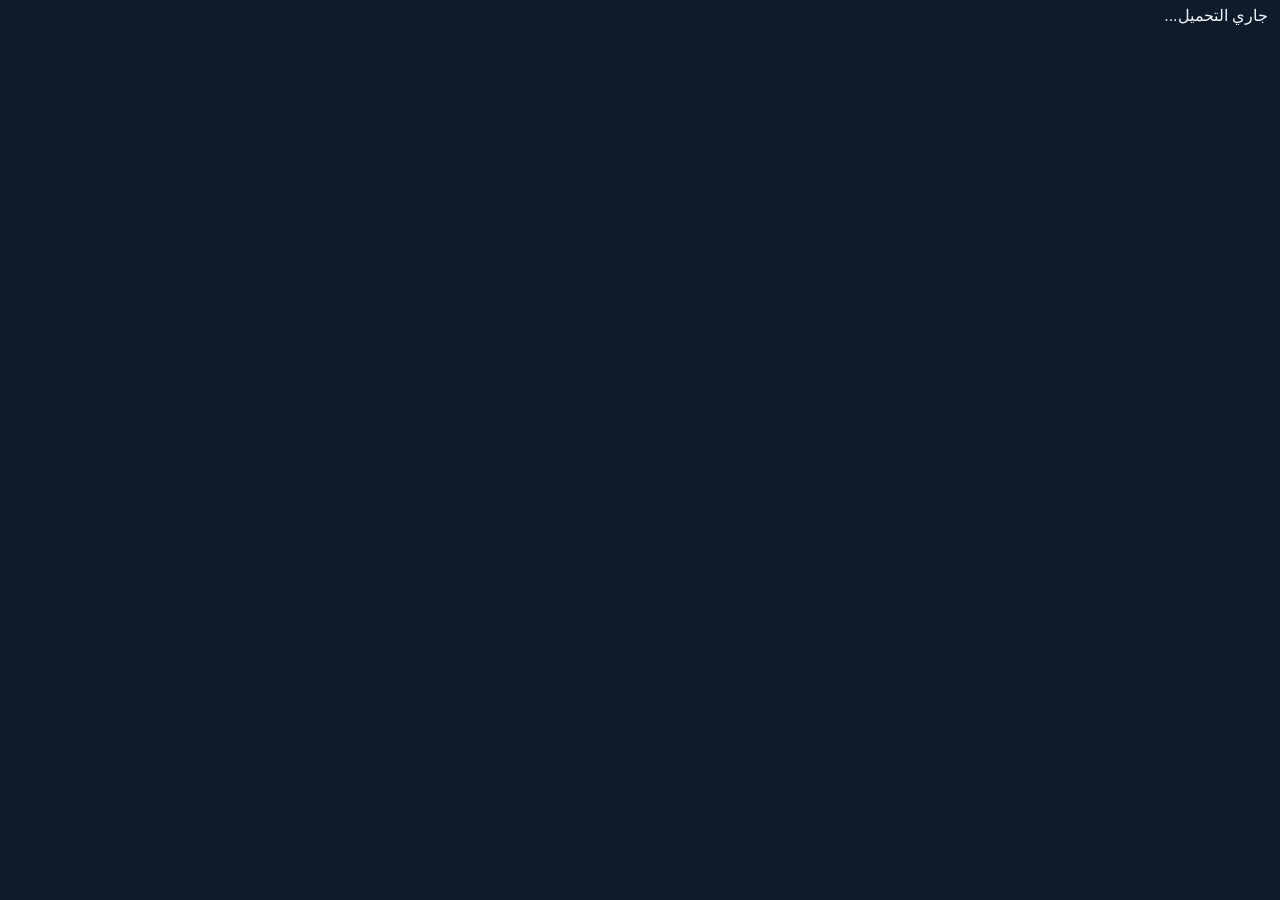
==== index.html @ 6efbf2ec "Add files via upload" ====
<!doctype html><html lang="ar" dir="rtl"><head><meta charset="utf-8"><meta name="viewport" content="width=device-width,initial-scale=1,viewport-fit=cover,maximum-scale=1"><meta name="apple-mobile-web-app-capable" content="yes"><meta name="apple-mobile-web-app-title" content="خرائط"><meta name="apple-mobile-web-app-status-bar-style" content="black-translucent"><link rel="apple-touch-icon" href="icon.png"><link rel="manifest" href="manifest.json"><title>خرائط العالم</title><link rel="stylesheet" href="style.css"></head><body><div id="app">جاري التحميل...</div><script src="d3.min.js"></script><script src="topojson-client.min.js"></script><script src="app.js"></script></body></html>
---- style.css ----
*{box-sizing:border-box;-webkit-tap-highlight-color:transparent}
html,body{margin:0;height:100%;background:#0f1b2a;color:#eef3f8;font-family:-apple-system,"Geeza Pro","Segoe UI",sans-serif;touch-action:manipulation;-webkit-user-select:none;user-select:none}
#app{min-height:100%;padding:env(safe-area-inset-top) 14px env(safe-area-inset-bottom);display:flex;flex-direction:column}
button{font:inherit;color:inherit;border:0;border-radius:16px;background:#243a52;padding:14px 18px;cursor:pointer}
button:active{transform:scale(.97)}
h1{margin:8px 0;font-size:34px}h2{margin:6px 0}
.home{display:flex;gap:14px;flex:1;align-items:stretch;padding-bottom:12px}
aside{width:250px;background:#16263a;border-radius:20px;padding:14px;flex-shrink:0}
aside h3{margin:12px 0 6px;font-size:16px;color:#9db4cc}
.chips{display:flex;flex-wrap:wrap;gap:6px}.chips button{padding:8px 12px;font-size:15px;border-radius:12px}
.chips .on{background:#ffcf5c;color:#12202f;font-weight:700}
.main{flex:1;display:flex;flex-direction:column;gap:12px}
.how{background:#16263a;border-radius:20px;padding:12px 16px;font-size:15px;line-height:1.6;color:#c8d6e5}
.modes{display:grid;grid-template-columns:1fr 1fr;gap:12px;flex:1}
.modes button{font-size:24px;font-weight:700;background:linear-gradient(145deg,#2c5d8f,#1d3f63);min-height:110px;border-radius:22px}
.modes button i{display:block;font-style:normal;font-size:40px}
.guide{background:#2a6a52!important}
.qh{direction:ltr;display:flex;justify-content:space-between;align-items:center;padding:8px 4px;font-size:30px;font-weight:700}
.qh #tm{background:#243a52;border-radius:14px;padding:4px 16px;min-width:76px;text-align:center}.qh #tm.low{background:#b3261e;animation:p .5s infinite alternate}
.qh .x{font-size:20px;padding:6px 14px}
@keyframes p{to{opacity:.6}}
.pb{height:6px;background:#243a52;border-radius:3px;overflow:hidden}.pb i{display:block;height:100%;background:#ffcf5c;width:100%}
.stage{flex:1;display:flex;flex-direction:column;gap:10px;align-items:center;justify-content:center;padding:8px 0;min-height:0}
.mapbox{width:100%;flex:1;min-height:0;display:flex}.map{width:100%;height:100%;max-height:62vh;background:#16324a;border-radius:20px}
.o{fill:#3a4d63;stroke:#1d2b3a;stroke-width:.6}.t{fill:#ffe9a8;stroke:#fff;stroke-width:1}
.flagbig{width:min(70vw,520px);border-radius:10px;box-shadow:0 4px 20px #0008}
.in{display:flex;gap:10px;width:100%;max-width:760px}
.in input{flex:1;font-size:24px;padding:14px;border-radius:14px;border:2px solid #3a5573;background:#16263a;color:#fff;-webkit-user-select:text;user-select:text;min-width:0}
.shake{animation:s .35s}@keyframes s{25%{transform:translateX(-10px)}75%{transform:translateX(10px)}}
.opts{display:grid;grid-template-columns:1fr 1fr 1fr;gap:12px;width:100%;max-width:860px}
.opts button{font-size:22px;min-height:84px;background:#243a52}.opts .sel{background:#ffcf5c;color:#12202f;font-weight:700}
.opts .good{background:#1f9d55!important;color:#fff}.opts .bad{background:#b3261e!important;color:#fff}
.big{font-size:56px;font-weight:800;margin:0}.sub{color:#9db4cc;margin:0;font-size:22px;direction:ltr}
.go{background:#1f9d55;font-size:24px;font-weight:700;padding:14px 60px}.go:disabled{opacity:.35}
.fb{position:fixed;inset:0;display:flex;flex-direction:column;align-items:center;justify-content:center;gap:10px;z-index:9;font-size:34px;font-weight:700;animation:f .25s}
.fb.ok{background:#1f9d55ee}.fb.no{background:#b3261eee}.fb img{width:200px;border-radius:8px}@keyframes f{from{opacity:0;transform:scale(.9)}}
.res{text-align:center;padding:20px}.res table{margin:12px auto;border-collapse:collapse;width:100%;max-width:700px}.res td{padding:8px;border-bottom:1px solid #243a52;text-align:right}.res img{width:48px;vertical-align:middle;border-radius:3px}
.bar2{display:flex;gap:10px;align-items:center;padding:10px 0;position:sticky;top:0;background:#0f1b2a;z-index:2}
.bar2 input{flex:1;font-size:20px;padding:10px 14px;border-radius:14px;border:2px solid #3a5573;background:#16263a;color:#fff;-webkit-user-select:text;user-select:text}
.seg button{border-radius:0;padding:10px 16px}.seg .on{background:#ffcf5c;color:#12202f}
.grid{display:grid;grid-template-columns:repeat(auto-fill,minmax(150px,1fr));gap:10px;padding-bottom:20px}
.tile{display:flex;flex-direction:column;align-items:center;gap:4px;padding:10px;background:#16263a}
.tile img{width:100%;border-radius:6px}.tile svg{width:100%;height:110px}.tile small{color:#9db4cc;direction:ltr}
#dt{position:fixed;inset:0;background:#0f1b2a;z-index:8;overflow:auto;padding:env(safe-area-inset-top) 14px 30px}
.dg{display:grid;grid-template-columns:1fr 1fr;gap:14px}.dg>div{background:#16263a;border-radius:18px;padding:12px}
.kv{display:grid;grid-template-columns:110px 1fr;gap:6px 10px;font-size:18px}.kv b{color:#9db4cc}
.nb{display:inline-block;margin:3px;padding:6px 12px;font-size:16px}
@media(max-width:820px){.home{flex-direction:column}aside{width:auto}.dg{grid-template-columns:1fr}.opts{grid-template-columns:1fr 1fr}.big{font-size:40px}}
/* ===== v2: iPhone + iPad mini fit-to-screen ===== */
html,body{height:var(--h,100dvh);overflow:hidden;overscroll-behavior:none;position:fixed;width:100%;inset:0}
#app{height:var(--h,100dvh);min-height:0;overflow:hidden;padding:max(env(safe-area-inset-top),6px) max(env(safe-area-inset-right),12px) max(env(safe-area-inset-bottom),8px) max(env(safe-area-inset-left),12px)}
h1{font-size:clamp(20px,4.5vmin,34px);margin:4px 0}
.home{min-height:0;overflow:hidden}aside{overflow:auto}.main{min-height:0}
.how{padding:8px 14px}.how summary{font-weight:700;cursor:pointer}.how:not([open]){padding:8px 14px}
.modes{min-height:0;grid-auto-rows:1fr}
.modes button{min-height:0;font-size:clamp(15px,3.4vmin,24px);padding:6px}.modes button i{font-size:clamp(22px,5vmin,40px)}
.qh{font-size:clamp(20px,4.5vmin,30px);padding:2px 4px;flex-shrink:0}.qh .x{font-size:16px}.qh #tm{min-width:60px;padding:2px 12px}
.stage{min-height:0;overflow:hidden;gap:clamp(6px,1.6vmin,10px)}
.mapbox{flex:1 1 0;min-height:0}.map{height:100%;max-height:none;width:100%;flex:1}
.flagbig{max-width:90%;max-height:100%;width:auto;min-height:0;flex:0 1 auto;object-fit:contain}
.stage>.flagbig{flex:1 1 0}
.in{flex-shrink:0}.in input{font-size:clamp(18px,3.4vmin,24px);padding:clamp(8px,1.8vmin,14px)}.in button{padding:8px 12px;font-size:16px}
.opts{flex-shrink:1;min-height:0}.opts button{min-height:0;font-size:clamp(16px,3vmin,22px);padding:clamp(8px,2vmin,18px) 6px}
.big{font-size:clamp(30px,8vmin,56px)}.sub{font-size:clamp(16px,3vmin,22px)}
.go{padding:clamp(8px,1.8vmin,14px) 50px;font-size:clamp(18px,3.2vmin,24px);flex-shrink:0}
.fb img{width:clamp(110px,28vmin,200px)}.fb{font-size:clamp(22px,5vmin,34px);text-align:center;padding:12px}
.res{flex:1;min-height:0;overflow:auto;padding:8px}
.bar2{flex-shrink:0;position:static}.grid{flex:1;min-height:0;overflow:auto;align-content:start}
#dt{height:var(--h,100dvh);padding:max(env(safe-area-inset-top),6px) max(env(safe-area-inset-right),12px) 20px max(env(safe-area-inset-left),12px)}
.kv{grid-template-columns:90px 1fr;font-size:clamp(14px,2.6vmin,18px)}
@media(max-width:500px){.home{flex-direction:column;gap:8px}aside{width:auto;padding:8px;flex-shrink:0;max-height:36%}aside h3{margin:6px 0 4px;font-size:14px}.chips button{padding:6px 10px;font-size:14px}.opts{grid-template-columns:1fr 1fr}.tile svg{height:80px}.grid{grid-template-columns:repeat(auto-fill,minmax(105px,1fr))}.dg{grid-template-columns:1fr}.in{flex-wrap:wrap}.in input{flex:1 1 40%}}
@media(max-height:520px){.qh,.pb{transform:none}.stage{flex-direction:column}.big{margin:0}.sub{display:none}.bar2 input{font-size:16px;padding:6px 10px}}
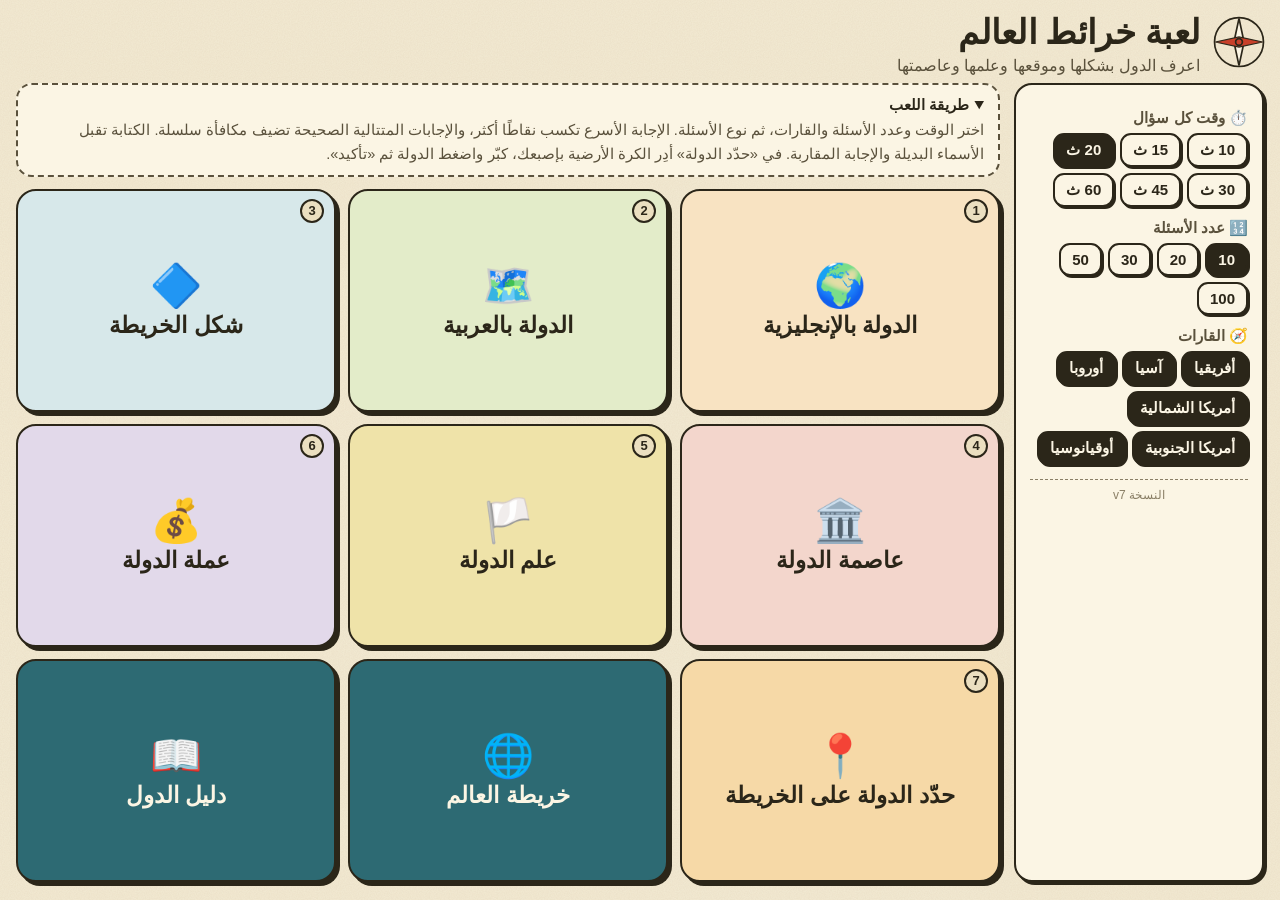
==== commit f14ed036: "Add files via upload" ====
--- a/index.html
+++ b/index.html
@@ -1 +1 @@
-<!doctype html><html lang="ar" dir="rtl"><head><meta charset="utf-8"><meta name="viewport" content="width=device-width,initial-scale=1,viewport-fit=cover,maximum-scale=1"><meta name="apple-mobile-web-app-capable" content="yes"><meta name="apple-mobile-web-app-title" content="خرائط"><meta name="apple-mobile-web-app-status-bar-style" content="black-translucent"><link rel="apple-touch-icon" href="icon.png"><link rel="manifest" href="manifest.json"><title>خرائط العالم</title><link rel="stylesheet" href="style.css"></head><body><div id="app">جاري التحميل...</div><script src="d3.min.js"></script><script src="topojson-client.min.js"></script><script src="app.js"></script></body></html>+<!doctype html><html lang="ar" dir="rtl"><head><meta charset="utf-8"><meta name="viewport" content="width=device-width,initial-scale=1,viewport-fit=cover,maximum-scale=1"><meta name="apple-mobile-web-app-capable" content="yes"><meta name="apple-mobile-web-app-title" content="خرائط"><meta name="apple-mobile-web-app-status-bar-style" content="default"><link rel="apple-touch-icon" href="icon.png"><meta name="theme-color" content="#f3ead3"><link rel="manifest" href="manifest.json"><title>خرائط العالم</title><link rel="stylesheet" href="style.css"></head><body><div id="app">جاري التحميل...</div><script src="d3.min.js"></script><script src="topojson-client.min.js"></script><script src="app.js"></script></body></html>
--- a/style.css
+++ b/style.css
@@ -1,72 +1,141 @@
+/* ============ لعبة خرائط العالم — هوية «حبر وورق» ============ */
+:root{--paper:#f3ead3;--paper2:#fbf5e4;--paper3:#ebdfc0;--ink:#2b2619;--ink2:#5a513c;--mut:#8a7f66;--red:#c8402a;--blue:#1f6fb2;--teal:#2d6a73;--gold:#b9893a;--ok:#3f8f55;--bad:#b3261e;--sea1:#eef6f4;--sea2:#cfe3e2;--sea3:#abc8cb;--sh:3px 3px 0 var(--ink)}
 *{box-sizing:border-box;-webkit-tap-highlight-color:transparent}
-html,body{margin:0;height:100%;background:#0f1b2a;color:#eef3f8;font-family:-apple-system,"Geeza Pro","Segoe UI",sans-serif;touch-action:manipulation;-webkit-user-select:none;user-select:none}
-#app{min-height:100%;padding:env(safe-area-inset-top) 14px env(safe-area-inset-bottom);display:flex;flex-direction:column}
-button{font:inherit;color:inherit;border:0;border-radius:16px;background:#243a52;padding:14px 18px;cursor:pointer}
-button:active{transform:scale(.97)}
-h1{margin:8px 0;font-size:34px}h2{margin:6px 0}
-.home{display:flex;gap:14px;flex:1;align-items:stretch;padding-bottom:12px}
-aside{width:250px;background:#16263a;border-radius:20px;padding:14px;flex-shrink:0}
-aside h3{margin:12px 0 6px;font-size:16px;color:#9db4cc}
-.chips{display:flex;flex-wrap:wrap;gap:6px}.chips button{padding:8px 12px;font-size:15px;border-radius:12px}
-.chips .on{background:#ffcf5c;color:#12202f;font-weight:700}
-.main{flex:1;display:flex;flex-direction:column;gap:12px}
-.how{background:#16263a;border-radius:20px;padding:12px 16px;font-size:15px;line-height:1.6;color:#c8d6e5}
-.modes{display:grid;grid-template-columns:1fr 1fr;gap:12px;flex:1}
-.modes button{font-size:24px;font-weight:700;background:linear-gradient(145deg,#2c5d8f,#1d3f63);min-height:110px;border-radius:22px}
-.modes button i{display:block;font-style:normal;font-size:40px}
-.guide{background:#2a6a52!important}
-.qh{direction:ltr;display:flex;justify-content:space-between;align-items:center;padding:8px 4px;font-size:30px;font-weight:700}
-.qh #tm{background:#243a52;border-radius:14px;padding:4px 16px;min-width:76px;text-align:center}.qh #tm.low{background:#b3261e;animation:p .5s infinite alternate}
-.qh .x{font-size:20px;padding:6px 14px}
-@keyframes p{to{opacity:.6}}
-.pb{height:6px;background:#243a52;border-radius:3px;overflow:hidden}.pb i{display:block;height:100%;background:#ffcf5c;width:100%}
-.stage{flex:1;display:flex;flex-direction:column;gap:10px;align-items:center;justify-content:center;padding:8px 0;min-height:0}
-.mapbox{width:100%;flex:1;min-height:0;display:flex}.map{width:100%;height:100%;max-height:62vh;background:#16324a;border-radius:20px}
-.o{fill:#3a4d63;stroke:#1d2b3a;stroke-width:.6}.t{fill:#ffe9a8;stroke:#fff;stroke-width:1}
-.flagbig{width:min(70vw,520px);border-radius:10px;box-shadow:0 4px 20px #0008}
-.in{display:flex;gap:10px;width:100%;max-width:760px}
-.in input{flex:1;font-size:24px;padding:14px;border-radius:14px;border:2px solid #3a5573;background:#16263a;color:#fff;-webkit-user-select:text;user-select:text;min-width:0}
+html,body{margin:0;height:100%;color:var(--ink);font-family:-apple-system,"Geeza Pro","Segoe UI",sans-serif;touch-action:manipulation;-webkit-user-select:none;user-select:none;
+ background:var(--paper) url("data:image/svg+xml;utf8,<svg xmlns='http://www.w3.org/2000/svg' width='180' height='180'><filter id='n'><feTurbulence type='fractalNoise' baseFrequency='.85' numOctaves='2' stitchTiles='stitch'/><feColorMatrix values='0 0 0 0 .35 0 0 0 0 .27 0 0 0 0 .13 0 0 0 .1 0'/></filter><rect width='100%' height='100%' filter='url(%23n)'/></svg>")}
+html,body{height:var(--h,100dvh);overflow:hidden;overscroll-behavior:none;position:fixed;width:100%;inset:0}
+#app{height:var(--h,100dvh);min-height:0;overflow:hidden;display:flex;flex-direction:column;padding:max(env(safe-area-inset-top),6px) max(env(safe-area-inset-right),12px) max(env(safe-area-inset-bottom),8px) max(env(safe-area-inset-left),12px)}
+button{font:inherit;color:var(--ink);background:var(--paper2);border:2px solid var(--ink);border-radius:14px;padding:10px 16px;cursor:pointer;box-shadow:var(--sh);font-weight:600}
+button:active{transform:translate(2px,2px);box-shadow:1px 1px 0 var(--ink)}
+button:disabled{opacity:.4}
+h1{margin:4px 0;font-size:clamp(20px,4.6vmin,34px);font-family:"Iowan Old Style","Palatino","Geeza Pro",serif;letter-spacing:.2px}h2{margin:6px 0}
+.mut{color:var(--mut)}
+/* ---------- home ---------- */
+.hd{display:flex;align-items:center;gap:12px;flex-shrink:0;padding:2px 2px 4px}
+.hd p{margin:0;color:var(--ink2);font-size:clamp(12px,2.4vmin,16px)}
+.rose{width:clamp(34px,7vmin,54px);flex-shrink:0;fill:none;stroke:var(--ink);stroke-width:2}.rose .b{fill:var(--red);stroke:var(--ink);stroke-width:1.5}.rose path{fill:var(--paper2)}
+.home{display:flex;gap:14px;flex:1;align-items:stretch;padding:4px 4px 10px;min-height:0;overflow:hidden}
+aside{width:250px;background:var(--paper2);border:2px solid var(--ink);border-radius:18px;box-shadow:var(--sh);padding:12px 14px;flex-shrink:0;overflow:auto;position:relative}
+aside h3{margin:12px 0 6px;font-size:15px;color:var(--ink2)}
+.ver{margin-top:14px;font-size:12px;color:var(--mut);text-align:center;border-top:1px dashed var(--mut);padding-top:8px}
+.chips{display:flex;flex-wrap:wrap;gap:6px}.chips button{padding:6px 11px;font-size:15px;border-radius:11px;box-shadow:2px 2px 0 var(--ink)}
+.chips .on{background:var(--ink);color:var(--paper2)}
+.main{flex:1;display:flex;flex-direction:column;gap:12px;min-height:0}
+.how{background:var(--paper2);border:2px dashed var(--ink2);border-radius:16px;padding:8px 14px;font-size:14.5px;line-height:1.7;color:var(--ink2)}.how summary{font-weight:700;cursor:pointer;color:var(--ink)}
+.modes{display:grid;grid-template-columns:repeat(3,1fr);grid-auto-rows:1fr;gap:12px;flex:1;min-height:0}
+.modes button{position:relative;font-size:clamp(15px,3.2vmin,23px);font-weight:800;border-radius:20px;padding:6px;min-height:0;box-shadow:4px 4px 0 var(--ink);background:var(--paper2)}
+.modes button i{display:block;font-style:normal;font-size:clamp(24px,5.6vmin,42px);margin-bottom:2px}
+.modes button em{position:absolute;top:8px;inset-inline-start:10px;font-style:normal;font-size:13px;width:24px;height:24px;line-height:20px;border:2px solid var(--ink);border-radius:50%;background:var(--paper3);font-weight:800}
+.modes button:nth-child(7n+1){background:#f8e3c2}.modes button:nth-child(7n+2){background:#e3ecc9}.modes button:nth-child(7n+3){background:#d7e8ea}.modes button:nth-child(7n+4){background:#f3d6cc}.modes button:nth-child(7n+5){background:#efe3a9}.modes button:nth-child(7n+6){background:#e2d9ea}.modes button:nth-child(7n+7){background:#f6d9a7}
+.modes .guide{background:var(--teal);color:var(--paper2)}.modes .guide:nth-child(n){background:var(--teal)}
+/* ---------- question screen ---------- */
+.qh{direction:ltr;display:flex;justify-content:space-between;align-items:center;gap:8px;padding:2px 4px 6px;font-size:clamp(20px,4.4vmin,30px);font-weight:800;flex-shrink:0}
+.qh .sc{font-size:clamp(14px,2.8vmin,20px);background:var(--paper2);border:2px solid var(--ink);border-radius:999px;padding:2px 14px;display:flex;gap:8px;align-items:center;box-shadow:2px 2px 0 var(--ink)}.qh .sc i{width:1px;height:16px;background:var(--ink2)}
+.qh #tm{background:var(--paper2);border:2px solid var(--ink);border-radius:14px;padding:2px 12px;min-width:62px;text-align:center;box-shadow:2px 2px 0 var(--ink)}.qh #tm.low{background:var(--red);color:#fff;animation:p .5s infinite alternate}
+.qh .x{font-size:16px;padding:4px 12px}
+@keyframes p{to{opacity:.65}}
+.pb{height:10px;background:var(--paper3);border:2px solid var(--ink);border-radius:6px;overflow:hidden;flex-shrink:0}.pb i{display:block;height:100%;background:var(--red);width:100%}
+.stage{flex:1;display:flex;flex-direction:column;gap:clamp(6px,1.6vmin,10px);align-items:center;justify-content:center;padding:8px 0;min-height:0;overflow:hidden}
+.tq{display:flex;gap:12px;align-items:baseline;justify-content:center;flex-shrink:0;font-size:clamp(15px,3vmin,22px);color:var(--ink2)}
+.tq b{color:var(--ink);font-size:clamp(24px,6vmin,42px);font-family:"Iowan Old Style","Palatino","Geeza Pro",serif}
+.flagbig{max-width:90%;max-height:100%;width:auto;min-height:0;flex:1 1 0;object-fit:contain;border-radius:8px;box-shadow:5px 5px 0 var(--ink)}
+img[src^="flags/"]{border:1.5px solid rgba(0,0,0,.4);box-sizing:border-box}
+.in{display:flex;gap:10px;width:100%;max-width:760px;flex-shrink:0}
+.in input{flex:1;font-size:clamp(18px,3.4vmin,24px);padding:clamp(8px,1.8vmin,14px);border-radius:14px;border:2px solid var(--ink);background:var(--paper2);color:var(--ink);-webkit-user-select:text;user-select:text;min-width:0;box-shadow:inset 2px 2px 0 #0001}
+.in button{padding:8px 12px;font-size:16px}
 .shake{animation:s .35s}@keyframes s{25%{transform:translateX(-10px)}75%{transform:translateX(10px)}}
-.opts{display:grid;grid-template-columns:1fr 1fr 1fr;gap:12px;width:100%;max-width:860px}
-.opts button{font-size:22px;min-height:84px;background:#243a52}.opts .sel{background:#ffcf5c;color:#12202f;font-weight:700}
-.opts .good{background:#1f9d55!important;color:#fff}.opts .bad{background:#b3261e!important;color:#fff}
-.big{font-size:56px;font-weight:800;margin:0}.sub{color:#9db4cc;margin:0;font-size:22px;direction:ltr}
-.go{background:#1f9d55;font-size:24px;font-weight:700;padding:14px 60px}.go:disabled{opacity:.35}
-.fb{position:fixed;inset:0;display:flex;flex-direction:column;align-items:center;justify-content:center;gap:10px;z-index:9;font-size:34px;font-weight:700;animation:f .25s}
-.fb.ok{background:#1f9d55ee}.fb.no{background:#b3261eee}.fb img{width:200px;border-radius:8px}@keyframes f{from{opacity:0;transform:scale(.9)}}
-.res{text-align:center;padding:20px}.res table{margin:12px auto;border-collapse:collapse;width:100%;max-width:700px}.res td{padding:8px;border-bottom:1px solid #243a52;text-align:right}.res img{width:48px;vertical-align:middle;border-radius:3px}
-.bar2{display:flex;gap:10px;align-items:center;padding:10px 0;position:sticky;top:0;background:#0f1b2a;z-index:2}
-.bar2 input{flex:1;font-size:20px;padding:10px 14px;border-radius:14px;border:2px solid #3a5573;background:#16263a;color:#fff;-webkit-user-select:text;user-select:text}
-.seg button{border-radius:0;padding:10px 16px}.seg .on{background:#ffcf5c;color:#12202f}
-.grid{display:grid;grid-template-columns:repeat(auto-fill,minmax(150px,1fr));gap:10px;padding-bottom:20px}
-.tile{display:flex;flex-direction:column;align-items:center;gap:4px;padding:10px;background:#16263a}
-.tile img{width:100%;border-radius:6px}.tile svg{width:100%;height:110px}.tile small{color:#9db4cc;direction:ltr}
-#dt{position:fixed;inset:0;background:#0f1b2a;z-index:8;overflow:auto;padding:env(safe-area-inset-top) 14px 30px}
-.dg{display:grid;grid-template-columns:1fr 1fr;gap:14px}.dg>div{background:#16263a;border-radius:18px;padding:12px}
-.kv{display:grid;grid-template-columns:110px 1fr;gap:6px 10px;font-size:18px}.kv b{color:#9db4cc}
-.nb{display:inline-block;margin:3px;padding:6px 12px;font-size:16px}
-@media(max-width:820px){.home{flex-direction:column}aside{width:auto}.dg{grid-template-columns:1fr}.opts{grid-template-columns:1fr 1fr}.big{font-size:40px}}
-/* ===== v2: iPhone + iPad mini fit-to-screen ===== */
-html,body{height:var(--h,100dvh);overflow:hidden;overscroll-behavior:none;position:fixed;width:100%;inset:0}
-#app{height:var(--h,100dvh);min-height:0;overflow:hidden;padding:max(env(safe-area-inset-top),6px) max(env(safe-area-inset-right),12px) max(env(safe-area-inset-bottom),8px) max(env(safe-area-inset-left),12px)}
-h1{font-size:clamp(20px,4.5vmin,34px);margin:4px 0}
-.home{min-height:0;overflow:hidden}aside{overflow:auto}.main{min-height:0}
-.how{padding:8px 14px}.how summary{font-weight:700;cursor:pointer}.how:not([open]){padding:8px 14px}
-.modes{min-height:0;grid-auto-rows:1fr}
-.modes button{min-height:0;font-size:clamp(15px,3.4vmin,24px);padding:6px}.modes button i{font-size:clamp(22px,5vmin,40px)}
-.qh{font-size:clamp(20px,4.5vmin,30px);padding:2px 4px;flex-shrink:0}.qh .x{font-size:16px}.qh #tm{min-width:60px;padding:2px 12px}
-.stage{min-height:0;overflow:hidden;gap:clamp(6px,1.6vmin,10px)}
-.mapbox{flex:1 1 0;min-height:0}.map{height:100%;max-height:none;width:100%;flex:1}
-.flagbig{max-width:90%;max-height:100%;width:auto;min-height:0;flex:0 1 auto;object-fit:contain}
-.stage>.flagbig{flex:1 1 0}
-.in{flex-shrink:0}.in input{font-size:clamp(18px,3.4vmin,24px);padding:clamp(8px,1.8vmin,14px)}.in button{padding:8px 12px;font-size:16px}
-.opts{flex-shrink:1;min-height:0}.opts button{min-height:0;font-size:clamp(16px,3vmin,22px);padding:clamp(8px,2vmin,18px) 6px}
-.big{font-size:clamp(30px,8vmin,56px)}.sub{font-size:clamp(16px,3vmin,22px)}
-.go{padding:clamp(8px,1.8vmin,14px) 50px;font-size:clamp(18px,3.2vmin,24px);flex-shrink:0}
-.fb img{width:clamp(110px,28vmin,200px)}.fb{font-size:clamp(22px,5vmin,34px);text-align:center;padding:12px}
-.res{flex:1;min-height:0;overflow:auto;padding:8px}
-.bar2{flex-shrink:0;position:static}.grid{flex:1;min-height:0;overflow:auto;align-content:start}
-#dt{height:var(--h,100dvh);padding:max(env(safe-area-inset-top),6px) max(env(safe-area-inset-right),12px) 20px max(env(safe-area-inset-left),12px)}
-.kv{grid-template-columns:90px 1fr;font-size:clamp(14px,2.6vmin,18px)}
-@media(max-width:500px){.home{flex-direction:column;gap:8px}aside{width:auto;padding:8px;flex-shrink:0;max-height:36%}aside h3{margin:6px 0 4px;font-size:14px}.chips button{padding:6px 10px;font-size:14px}.opts{grid-template-columns:1fr 1fr}.tile svg{height:80px}.grid{grid-template-columns:repeat(auto-fill,minmax(105px,1fr))}.dg{grid-template-columns:1fr}.in{flex-wrap:wrap}.in input{flex:1 1 40%}}
-@media(max-height:520px){.qh,.pb{transform:none}.stage{flex-direction:column}.big{margin:0}.sub{display:none}.bar2 input{font-size:16px;padding:6px 10px}}
+.opts{display:grid;grid-template-columns:1fr 1fr 1fr;gap:12px;width:100%;max-width:860px;min-height:0}
+.opts button{font-size:clamp(16px,3vmin,22px);padding:clamp(8px,2vmin,18px) 6px;min-height:0}.opts .sel{background:var(--ink);color:var(--paper2)}
+.opts .good{background:var(--ok)!important;color:#fff;border-color:var(--ink)}.opts .bad{background:var(--bad)!important;color:#fff}
+.big{font-size:clamp(30px,8vmin,56px);font-weight:800;margin:0}.sub{color:var(--ink2);margin:0;font-size:clamp(16px,3vmin,22px);direction:ltr}
+.go,.okb{background:var(--ok);color:#fff;font-size:clamp(18px,3.2vmin,24px);font-weight:800;padding:clamp(8px,1.8vmin,14px) 44px;flex-shrink:0}.go:disabled{opacity:.35}
+/* ---------- feedback card ---------- */
+.fb{position:fixed;inset:0;display:flex;flex-direction:column;align-items:center;justify-content:center;gap:10px;z-index:40;background:rgba(43,38,25,.55);animation:f .25s}
+@keyframes f{from{opacity:0;transform:scale(.94)}}
+.fb .card{background:var(--paper2);color:var(--ink);border:2.5px solid var(--ink);border-radius:22px;box-shadow:6px 6px 0 var(--ink);padding:16px 28px;display:flex;flex-direction:column;align-items:center;gap:6px;max-width:92vw;max-height:92%;overflow:auto;text-align:center}
+.fb.ok .st{color:var(--ok)}.fb.no .st{color:var(--bad)}.fb .st{font-size:clamp(20px,4.5vmin,30px);font-weight:800}
+.fb .ptx{background:var(--ink);color:var(--paper2);border-radius:999px;padding:2px 16px;font-weight:800;font-size:clamp(14px,3vmin,20px)}
+.fb .nm{font-size:clamp(24px,5.5vmin,38px);font-weight:800}.fb .nm2{font-size:clamp(16px,3.4vmin,24px);color:var(--ink2)}.fb .an{font-size:clamp(17px,3.4vmin,24px)}.fb .my{font-size:clamp(15px,3vmin,20px);color:var(--bad)}.fb small{color:var(--mut);font-size:14px;font-weight:400}
+.fb img{width:clamp(110px,26vmin,200px);border-radius:6px}
+.fb.sheet{background:transparent;inset:auto 0 0 0;justify-content:flex-end;padding:0 0 max(env(safe-area-inset-bottom),8px);pointer-events:none;animation:none}
+.fb.sheet .card{pointer-events:auto;flex-direction:row;flex-wrap:wrap;justify-content:center;gap:8px 16px;max-height:40%;padding:10px 18px}
+.fb.sheet .card img{width:clamp(60px,14vmin,110px)}.fb.sheet .st,.fb.sheet .nm{font-size:clamp(18px,3.6vmin,26px)}.fb.sheet small{width:100%}
+/* ---------- results ---------- */
+.res{flex:1;min-height:0;overflow:auto;text-align:center;padding:8px}
+.sums{display:grid;grid-template-columns:repeat(4,1fr);gap:10px;max-width:760px;margin:8px auto}
+.sums div{background:var(--paper2);border:2px solid var(--ink);border-radius:16px;box-shadow:3px 3px 0 var(--ink);padding:8px 6px;display:flex;flex-direction:column;gap:2px}.sums b{font-size:clamp(18px,3.8vmin,28px)}.sums span{font-size:12px;color:var(--ink2)}
+.res table{margin:12px auto;border-collapse:collapse;width:100%;max-width:760px}.res td{padding:8px;border-bottom:1px dashed var(--mut);text-align:right;font-size:clamp(13px,2.6vmin,17px)}.res img{width:48px;vertical-align:middle;border-radius:3px}
+.res tr.g{background:#e3efd8}.res tr.b{background:#f4d9d2}.res th{color:var(--ink2);font-weight:600;padding:6px}
+/* ---------- guide / detail ---------- */
+.bar2{display:flex;gap:10px;align-items:center;padding:8px 0;flex-shrink:0;z-index:2}
+.bar2 input{flex:1;font-size:20px;padding:9px 14px;border-radius:14px;border:2px solid var(--ink);background:var(--paper2);color:var(--ink);-webkit-user-select:text;user-select:text;min-width:0}
+.seg{display:flex}.seg button{border-radius:0;padding:9px 14px;box-shadow:none;margin-inline-start:-2px}.seg button:first-child{border-radius:0 12px 12px 0}.seg button:last-child{border-radius:12px 0 0 12px}.seg .on{background:var(--ink);color:var(--paper2)}
+.grid{display:grid;grid-template-columns:repeat(auto-fill,minmax(150px,1fr));gap:12px;padding:4px 4px 20px;flex:1;min-height:0;overflow:auto;align-content:start}
+.tile{display:flex;flex-direction:column;align-items:center;gap:4px;padding:10px;background:var(--paper2);box-shadow:3px 3px 0 var(--ink)}
+.tile img{width:100%;border-radius:6px}.tile svg{width:100%;height:110px}.tile svg.map{border-radius:8px}.tile small{color:var(--ink2);direction:ltr}.tile b{font-size:15px}
+#dt{position:fixed;inset:0;z-index:30;overflow:auto;padding:max(env(safe-area-inset-top),6px) max(env(safe-area-inset-right),12px) 24px max(env(safe-area-inset-left),12px);height:var(--h,100dvh);
+ background:var(--paper) url("data:image/svg+xml;utf8,<svg xmlns='http://www.w3.org/2000/svg' width='180' height='180'><filter id='n'><feTurbulence type='fractalNoise' baseFrequency='.85' numOctaves='2' stitchTiles='stitch'/><feColorMatrix values='0 0 0 0 .35 0 0 0 0 .27 0 0 0 0 .13 0 0 0 .1 0'/></filter><rect width='100%' height='100%' filter='url(%23n)'/></svg>")}
+#dt .bar2{position:sticky;top:0;background:var(--paper)}
+.dg{display:grid;grid-template-columns:1fr 1fr;gap:14px}.dg>div{background:var(--paper2);border:2px solid var(--ink);border-radius:18px;box-shadow:3px 3px 0 var(--ink);padding:12px}
+.dg>.stats{background:none;border:0;box-shadow:none;padding:0}
+.nb{display:inline-block;margin:3px;padding:5px 12px;font-size:15px;border-radius:999px;box-shadow:2px 2px 0 var(--ink)}
+#fx h3{margin:4px 0}#fx ul{margin:6px 0;padding-inline-start:22px;line-height:1.9;font-size:17px}#fx p{font-size:17px;line-height:1.7;margin:6px 0}
+.src{font-size:12px;color:var(--mut);margin-top:6px}
+/* ---------- stat cards (panel + detail) ---------- */
+.stats{display:grid;grid-template-columns:repeat(auto-fill,minmax(150px,1fr));gap:8px}
+.stat{background:var(--paper2);border:2px solid var(--ink);border-radius:12px;padding:6px 10px;display:flex;flex-direction:column;gap:1px;min-width:0}
+.stat span{font-size:11.5px;color:var(--ink2);letter-spacing:.2px}.stat b{font-size:clamp(14px,2.7vmin,18px);line-height:1.35;word-break:break-word}.stat small{font-size:11.5px;color:var(--mut);direction:rtl}
+.stat.wide{grid-column:span 2}
+/* ---------- floating country panel ---------- */
+#pn{position:fixed;z-index:35;display:flex;flex-direction:column;background:var(--paper2);border:2.5px solid var(--ink);border-radius:18px;box-shadow:6px 6px 0 var(--ink);overflow:hidden;touch-action:none}
+#pn .ph{display:flex;align-items:center;gap:10px;background:var(--ink);color:var(--paper2);padding:7px 10px;cursor:grab;flex-shrink:0;touch-action:none}
+#pn .ph img{width:38px;border-radius:4px;border-color:#fff8}
+#pn .grip{opacity:.6;font-style:normal;font-size:18px}
+#pn .pt2{flex:1;display:flex;flex-direction:column;min-width:0;line-height:1.25}#pn .pt2 b{font-size:clamp(16px,3.2vmin,22px)}#pn .pt2 span{font-size:12px;opacity:.75}
+#pn .pclose{background:var(--paper2);padding:2px 10px;box-shadow:none;border-radius:10px;font-size:15px}
+#pn .pbody{flex:1;min-height:0;overflow:auto;padding:10px 12px 34px;touch-action:pan-y;-webkit-overflow-scrolling:touch;display:flex;flex-direction:column;gap:10px}
+#pn .reg{font-size:13px;color:var(--ink2)}
+.loc{position:relative;border:2px solid var(--ink);border-radius:12px;overflow:hidden;background:var(--sea2);aspect-ratio:900/560;flex-shrink:0;width:100%;max-width:520px;align-self:center}
+.loc>svg.map{width:100%;height:100%;border-radius:0;display:block}
+.loc .mw{position:absolute;inset-inline-start:6px;bottom:6px;width:26%;max-width:130px;border:1.5px solid var(--ink);border-radius:6px;background:var(--sea1)}
+.mw path{fill:#e6d9b8;stroke:#8a7a52;stroke-width:.3}.mw .mwr{fill:none;stroke:var(--red);stroke-width:1.2}.mw .mwd{fill:var(--red)}
+#pn .nbs{font-size:14px}#pn .pfx{display:flex;flex-direction:column;gap:8px}
+.fxc{background:var(--paper);border:1.5px dashed var(--ink2);border-radius:12px;padding:6px 12px}.fxc h4{margin:2px 0;font-size:14px;color:var(--teal)}.fxc p{margin:2px 0;font-size:15px;line-height:1.6}.fxc ul{margin:2px 0;padding-inline-start:20px;line-height:1.8;font-size:15px}
+#pn .rz{position:absolute;right:0;bottom:0;width:34px;height:34px;touch-action:none;cursor:nwse-resize;background:linear-gradient(135deg,transparent 50%,var(--ink) 50%,var(--ink) 56%,transparent 56%,transparent 66%,var(--ink) 66%,var(--ink) 72%,transparent 72%,transparent 82%,var(--ink) 82%,var(--ink) 88%,transparent 88%)}
+/* ---------- maps ---------- */
+.mapbox{width:100%;flex:1 1 0;min-height:0;display:flex;position:relative}.mapbox.ex{margin-bottom:8px}
+.svgw{width:100%;height:100%;display:flex;min-height:0}
+.map{width:100%;height:100%;flex:1;touch-action:none;border:2px solid var(--ink);border-radius:18px;background:linear-gradient(var(--sea1),var(--sea2) 60%,var(--sea3))}
+.map.shp{background:var(--paper2)}
+.c0{fill:#f8e6c6}.c1{fill:#efe4b4}.c2{fill:#d9e7c6}.c3{fill:#f4d9b9}.c4{fill:#f1d6cc}.c5{fill:#e7ddc7}.c6{fill:#e3d9ea}
+.map .l{stroke:#4a4636;stroke-width:.8;stroke-linejoin:round;vector-effect:non-scaling-stroke}
+.map .l.t{fill:var(--red);stroke:#fff;stroke-width:2.2}
+.map .l.sel{fill:var(--blue);stroke:#fff;stroke-width:2.4}
+.map .l.good{fill:var(--ok);stroke:#fff;stroke-width:2.4}
+.map .l.bad{fill:var(--bad);stroke:#fff;stroke-width:2.4}
+.map .t2{fill:#2f6f57;stroke:#1c3d31;stroke-width:1.6;vector-effect:non-scaling-stroke;stroke-linejoin:round}
+.map .coast{fill:none;stroke:#fff;stroke-width:5;stroke-opacity:.55;stroke-linejoin:round;vector-effect:non-scaling-stroke;pointer-events:none}
+.map .grat{fill:none;stroke:#fff;stroke-opacity:.55;stroke-width:.6;vector-effect:non-scaling-stroke;pointer-events:none}
+.map .ring{fill:none;stroke:var(--red);stroke-width:7px;stroke-linejoin:round;vector-effect:non-scaling-stroke;pointer-events:none}
+.map .mk{fill:none;stroke:#d2691e;stroke-width:6px;stroke-dasharray:11 6;stroke-linecap:round;stroke-linejoin:round;vector-effect:non-scaling-stroke;pointer-events:none}
+.map .mk.thin{stroke-width:3px;stroke-dasharray:5 4}
+.map .mk.sel{stroke:var(--blue);stroke-dasharray:none;stroke-width:8px}.map .mk.good{stroke:var(--ok);stroke-dasharray:none;stroke-width:8px}.map .mk.bad{stroke:var(--bad);stroke-dasharray:none;stroke-width:8px}
+.map .mk.thin.sel,.map .mk.thin.good,.map .mk.thin.bad{stroke-width:5px}
+.map .mhs path{fill:none;stroke:transparent;vector-effect:non-scaling-stroke;pointer-events:stroke}
+.map .md .hd{fill:transparent;pointer-events:all}.map .md .dt{fill:#3b2f17;stroke:#fff;stroke-width:2px;vector-effect:non-scaling-stroke;pointer-events:none}
+.map .md.sel .dt{fill:var(--blue)}.map .md.good .dt{fill:var(--ok)}.map .md.bad .dt{fill:var(--bad)}.map .md.t .dt{fill:var(--red)}
+.map .mrs circle{fill:none;stroke:#d2691e;stroke-width:2px;stroke-dasharray:4 3;vector-effect:non-scaling-stroke;pointer-events:none}
+.map .mrs circle.sel{stroke:var(--blue);stroke-dasharray:none;stroke-width:3px}.map .mrs circle.good{stroke:var(--ok);stroke-dasharray:none;stroke-width:3px}.map .mrs circle.bad{stroke:var(--bad);stroke-dasharray:none;stroke-width:3px}
+.map .lb{pointer-events:none}.map .lb rect{fill:var(--paper2);stroke:var(--ink);stroke-width:1.5px;vector-effect:non-scaling-stroke}.map .lb text{fill:var(--ink);font-size:12px;font-weight:700;direction:rtl}
+.map .sphere{display:none;pointer-events:none}
+.map.globe{background:radial-gradient(circle at 50% 45%,var(--paper2),var(--paper3))}
+.map.globe .sphere{display:block;fill:url(#sph);stroke:var(--ink);stroke-width:1.5px;vector-effect:non-scaling-stroke}
+.map.globe .l{stroke-width:.7px}.map.globe .coast{display:none}
+.map.live{cursor:grab}
+.mt{position:absolute;top:8px;inset-inline-start:8px;display:flex;flex-direction:column;gap:6px}.mt button{padding:2px 11px;font-size:22px;border-radius:12px;box-shadow:2px 2px 0 var(--ink)}
+.dg .dmap{min-height:46vh;display:flex}.dg .dmap .mapbox{flex:1;min-height:46vh}.dg .dshape{display:flex;min-height:46vh}.dg .dshape svg{width:100%;height:100%}
+/* ---------- fit ---------- */
+@media(max-width:820px){.home{flex-direction:column}aside{width:auto}.dg{grid-template-columns:1fr}.opts{grid-template-columns:1fr 1fr}}
+@media(max-width:700px){.modes{grid-template-columns:1fr 1fr}.modes .guide:last-child{grid-column:span 2}}
+@media(max-width:500px){.home{flex-direction:column;gap:8px}aside{width:auto;padding:8px;flex-shrink:0;max-height:34%}aside h3{margin:6px 0 4px;font-size:14px}.chips button{padding:5px 9px;font-size:14px}.tile svg{height:80px}.grid{grid-template-columns:repeat(auto-fill,minmax(105px,1fr))}.in{flex-wrap:wrap}.in input{flex:1 1 40%}.sums{grid-template-columns:1fr 1fr}.hd p{display:none}}
+@media(max-height:520px){.stage{flex-direction:column}.big{margin:0}.sub{display:none}.bar2 input{font-size:16px;padding:6px 10px}}
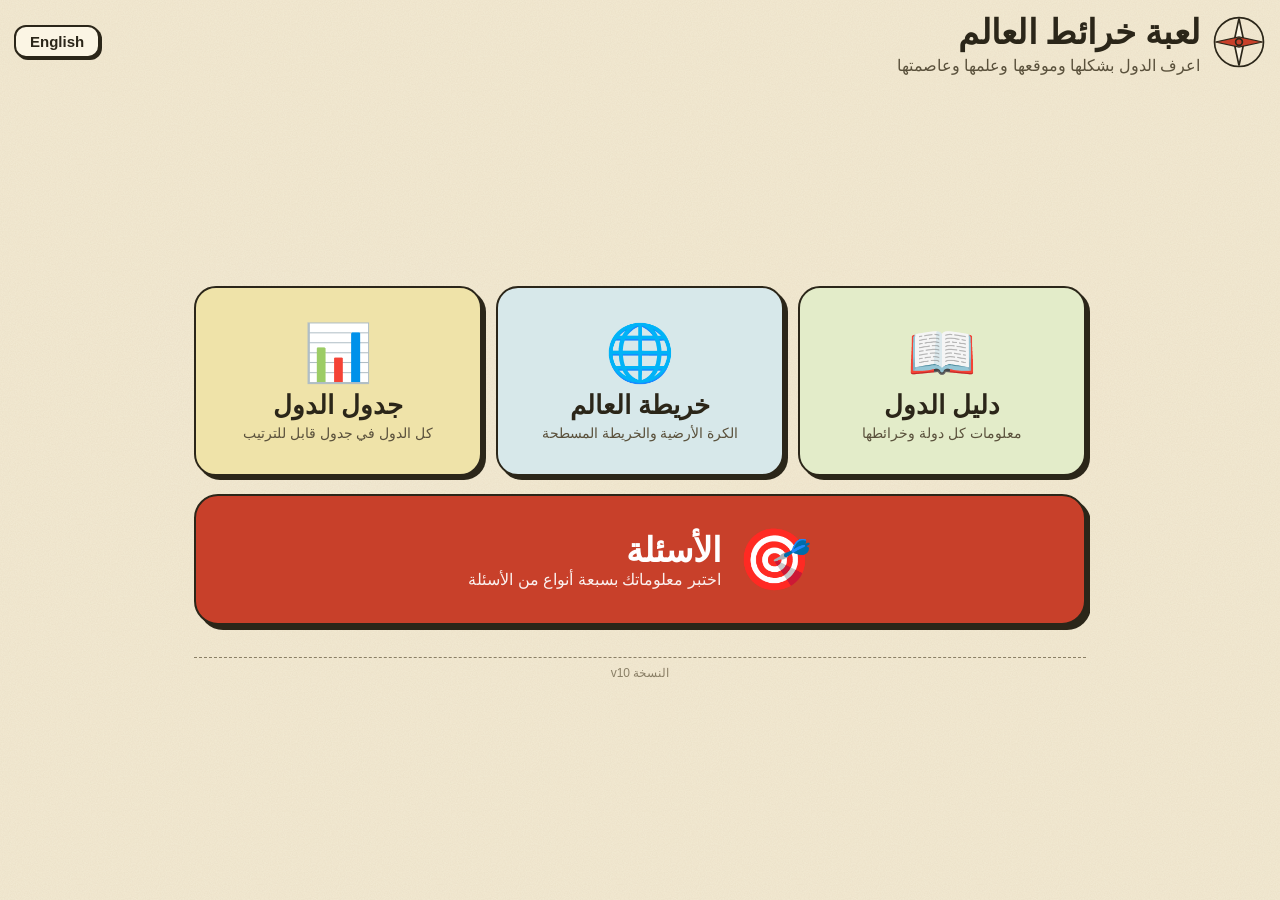
==== commit f8dfa2cf: "Add files via upload" ====
--- a/index.html
+++ b/index.html
@@ -1 +1 @@
-<!doctype html><html lang="ar" dir="rtl"><head><meta charset="utf-8"><meta name="viewport" content="width=device-width,initial-scale=1,viewport-fit=cover,maximum-scale=1"><meta name="apple-mobile-web-app-capable" content="yes"><meta name="apple-mobile-web-app-title" content="خرائط"><meta name="apple-mobile-web-app-status-bar-style" content="default"><link rel="apple-touch-icon" href="icon.png"><meta name="theme-color" content="#f3ead3"><link rel="manifest" href="manifest.json"><title>خرائط العالم</title><link rel="stylesheet" href="style.css"></head><body><div id="app">جاري التحميل...</div><script src="d3.min.js"></script><script src="topojson-client.min.js"></script><script src="app.js"></script></body></html>+<!doctype html><html lang="ar" dir="rtl"><head><meta charset="utf-8"><meta name="viewport" content="width=device-width,initial-scale=1,viewport-fit=cover"><meta name="apple-mobile-web-app-capable" content="yes"><meta name="apple-mobile-web-app-title" content="خرائط"><meta name="apple-mobile-web-app-status-bar-style" content="default"><link rel="apple-touch-icon" href="icon.png"><meta name="theme-color" content="#f3ead3"><link rel="manifest" href="manifest.json"><title>لعبة خرائط العالم</title><link rel="stylesheet" href="style.css"></head><body><div id="app">جاري التحميل...</div><script src="d3.min.js"></script><script src="topojson-client.min.js"></script><script src="app.js"></script></body></html>
--- a/style.css
+++ b/style.css
@@ -3,8 +3,8 @@
 *{box-sizing:border-box;-webkit-tap-highlight-color:transparent}
 html,body{margin:0;height:100%;color:var(--ink);font-family:-apple-system,"Geeza Pro","Segoe UI",sans-serif;touch-action:manipulation;-webkit-user-select:none;user-select:none;
  background:var(--paper) url("data:image/svg+xml;utf8,<svg xmlns='http://www.w3.org/2000/svg' width='180' height='180'><filter id='n'><feTurbulence type='fractalNoise' baseFrequency='.85' numOctaves='2' stitchTiles='stitch'/><feColorMatrix values='0 0 0 0 .35 0 0 0 0 .27 0 0 0 0 .13 0 0 0 .1 0'/></filter><rect width='100%' height='100%' filter='url(%23n)'/></svg>")}
-html,body{height:var(--h,100dvh);overflow:hidden;overscroll-behavior:none;position:fixed;width:100%;inset:0}
-#app{height:var(--h,100dvh);min-height:0;overflow:hidden;display:flex;flex-direction:column;padding:max(env(safe-area-inset-top),6px) max(env(safe-area-inset-right),12px) max(env(safe-area-inset-bottom),8px) max(env(safe-area-inset-left),12px)}
+html,body{height:var(--h,100dvh);overflow:hidden;overscroll-behavior:none;position:fixed;inset:0}
+#app{width:100%;height:var(--h,100dvh);min-height:0;overflow:hidden;display:flex;flex-direction:column;padding:max(env(safe-area-inset-top),6px) max(env(safe-area-inset-right),12px) max(env(safe-area-inset-bottom),8px) max(env(safe-area-inset-left),12px)}
 button{font:inherit;color:var(--ink);background:var(--paper2);border:2px solid var(--ink);border-radius:14px;padding:10px 16px;cursor:pointer;box-shadow:var(--sh);font-weight:600}
 button:active{transform:translate(2px,2px);box-shadow:1px 1px 0 var(--ink)}
 button:disabled{opacity:.4}
@@ -85,7 +85,7 @@
 .stats{display:grid;grid-template-columns:repeat(auto-fill,minmax(150px,1fr));gap:8px}
 .stat{background:var(--paper2);border:2px solid var(--ink);border-radius:12px;padding:6px 10px;display:flex;flex-direction:column;gap:1px;min-width:0}
 .stat span{font-size:11.5px;color:var(--ink2);letter-spacing:.2px}.stat b{font-size:clamp(14px,2.7vmin,18px);line-height:1.35;word-break:break-word}.stat small{font-size:11.5px;color:var(--mut);direction:rtl}
-.stat.wide{grid-column:span 2}
+.stat.wide{grid-column:span 2}.stat b em{font-style:normal;font-size:.62em;color:var(--mut);font-weight:600;margin-inline-start:6px;white-space:nowrap}
 /* ---------- floating country panel ---------- */
 #pn{position:fixed;z-index:35;display:flex;flex-direction:column;background:var(--paper2);border:2.5px solid var(--ink);border-radius:18px;box-shadow:6px 6px 0 var(--ink);overflow:hidden;touch-action:none}
 #pn .ph{display:flex;align-items:center;gap:10px;background:var(--ink);color:var(--paper2);padding:7px 10px;cursor:grab;flex-shrink:0;touch-action:none}
@@ -108,15 +108,21 @@
 .map{width:100%;height:100%;flex:1;touch-action:none;border:2px solid var(--ink);border-radius:18px;background:linear-gradient(var(--sea1),var(--sea2) 60%,var(--sea3))}
 .map.shp{background:var(--paper2)}
 .c0{fill:#f8e6c6}.c1{fill:#efe4b4}.c2{fill:#d9e7c6}.c3{fill:#f4d9b9}.c4{fill:#f1d6cc}.c5{fill:#e7ddc7}.c6{fill:#e3d9ea}
-.map .l{stroke:#4a4636;stroke-width:.8;stroke-linejoin:round;vector-effect:non-scaling-stroke}
-.map .l.t{fill:var(--red);stroke:#fff;stroke-width:2.2}
-.map .l.sel{fill:var(--blue);stroke:#fff;stroke-width:2.4}
-.map .l.good{fill:var(--ok);stroke:#fff;stroke-width:2.4}
-.map .l.bad{fill:var(--bad);stroke:#fff;stroke-width:2.4}
+.map .l{stroke:#4a4636;stroke-width:var(--bw,.8px);stroke-linejoin:round;vector-effect:non-scaling-stroke}
+.map .l.t,.map .l.sel,.map .l.good,.map .l.bad{stroke:#fff;stroke-width:1.5px;paint-order:stroke;stroke-linejoin:round}
+.map .l.t{fill:var(--red)}.map .l.sel{fill:var(--blue)}.map .l.good{fill:var(--ok)}.map .l.bad{fill:var(--bad)}
+.map .so{fill:none;stroke:#2a2415;stroke-width:.9px;stroke-linejoin:round;vector-effect:non-scaling-stroke;pointer-events:none}
+.map .sog{pointer-events:none}
 .map .t2{fill:#2f6f57;stroke:#1c3d31;stroke-width:1.6;vector-effect:non-scaling-stroke;stroke-linejoin:round}
-.map .coast{fill:none;stroke:#fff;stroke-width:5;stroke-opacity:.55;stroke-linejoin:round;vector-effect:non-scaling-stroke;pointer-events:none}
-.map .grat{fill:none;stroke:#fff;stroke-opacity:.55;stroke-width:.6;vector-effect:non-scaling-stroke;pointer-events:none}
+.map .coast{fill:none;stroke:#fff;stroke-width:var(--cw,5px);stroke-opacity:.5;stroke-linejoin:round;vector-effect:non-scaling-stroke;pointer-events:none}
+.map .sl{pointer-events:none}.map .sl path{fill:none;vector-effect:non-scaling-stroke;stroke-dasharray:7 5;stroke-linecap:round}
+.map .sl .eq{stroke:#d2452c;stroke-width:1.5px;stroke-opacity:.7}.map .sl .tr{stroke:#e6906f;stroke-width:1.1px;stroke-opacity:.7}.map .sl .gw{stroke:#1f4f8a;stroke-width:1.5px;stroke-opacity:.65}
+.map .sn{pointer-events:none;fill:#4d7684;fill-opacity:.82;text-anchor:middle;font-style:italic;font-weight:600;paint-order:stroke;stroke:#fff;stroke-opacity:.55;stroke-width:2.5px;direction:ltr;unicode-bidi:plaintext;font-family:-apple-system,"Geeza Pro","Segoe UI",sans-serif}
+.map .sn1{font-size:15px;font-weight:700}.map .sn2{font-size:12px}.map .sn3{font-size:10.5px}.map .sn4{font-size:10px}
+[lang=ar] .map .sn1{font-size:17px}[lang=en] .map .sn1{letter-spacing:4px;text-transform:uppercase}[lang=en] .map .sn{font-style:italic}[lang=ar] .map .sn{font-style:normal}
+.map .cn .cl{cursor:pointer}.map .cl rect{fill:rgba(251,245,228,.9);stroke:var(--ink2);stroke-width:1px;vector-effect:non-scaling-stroke}.map .cl text{fill:var(--ink);font-size:11px;font-weight:600;direction:ltr;unicode-bidi:plaintext;text-anchor:start;font-family:-apple-system,"Geeza Pro","Segoe UI",sans-serif}.map .cl image{pointer-events:none}
 .map .ring{fill:none;stroke:var(--red);stroke-width:7px;stroke-linejoin:round;vector-effect:non-scaling-stroke;pointer-events:none}
+.map .fr{fill:none;stroke:var(--red);stroke-width:3.5px;vector-effect:non-scaling-stroke;pointer-events:none}.map .fr.good{stroke:var(--ok)}.map .fr.bad{stroke:var(--bad)}
 .map .mk{fill:none;stroke:#d2691e;stroke-width:6px;stroke-dasharray:11 6;stroke-linecap:round;stroke-linejoin:round;vector-effect:non-scaling-stroke;pointer-events:none}
 .map .mk.thin{stroke-width:3px;stroke-dasharray:5 4}
 .map .mk.sel{stroke:var(--blue);stroke-dasharray:none;stroke-width:8px}.map .mk.good{stroke:var(--ok);stroke-dasharray:none;stroke-width:8px}.map .mk.bad{stroke:var(--bad);stroke-dasharray:none;stroke-width:8px}
@@ -126,11 +132,10 @@
 .map .md.sel .dt{fill:var(--blue)}.map .md.good .dt{fill:var(--ok)}.map .md.bad .dt{fill:var(--bad)}.map .md.t .dt{fill:var(--red)}
 .map .mrs circle{fill:none;stroke:#d2691e;stroke-width:2px;stroke-dasharray:4 3;vector-effect:non-scaling-stroke;pointer-events:none}
 .map .mrs circle.sel{stroke:var(--blue);stroke-dasharray:none;stroke-width:3px}.map .mrs circle.good{stroke:var(--ok);stroke-dasharray:none;stroke-width:3px}.map .mrs circle.bad{stroke:var(--bad);stroke-dasharray:none;stroke-width:3px}
-.map .lb{pointer-events:none}.map .lb rect{fill:var(--paper2);stroke:var(--ink);stroke-width:1.5px;vector-effect:non-scaling-stroke}.map .lb text{fill:var(--ink);font-size:12px;font-weight:700;direction:rtl}
 .map .sphere{display:none;pointer-events:none}
 .map.globe{background:radial-gradient(circle at 50% 45%,var(--paper2),var(--paper3))}
 .map.globe .sphere{display:block;fill:url(#sph);stroke:var(--ink);stroke-width:1.5px;vector-effect:non-scaling-stroke}
-.map.globe .l{stroke-width:.7px}.map.globe .coast{display:none}
+.map.globe .l{stroke-width:calc(var(--bw,.8px)*.9)}.map.globe .coast{display:none}
 .map.live{cursor:grab}
 .mt{position:absolute;top:8px;inset-inline-start:8px;display:flex;flex-direction:column;gap:6px}.mt button{padding:2px 11px;font-size:22px;border-radius:12px;box-shadow:2px 2px 0 var(--ink)}
 .dg .dmap{min-height:46vh;display:flex}.dg .dmap .mapbox{flex:1;min-height:46vh}.dg .dshape{display:flex;min-height:46vh}.dg .dshape svg{width:100%;height:100%}
@@ -139,3 +144,54 @@
 @media(max-width:700px){.modes{grid-template-columns:1fr 1fr}.modes .guide:last-child{grid-column:span 2}}
 @media(max-width:500px){.home{flex-direction:column;gap:8px}aside{width:auto;padding:8px;flex-shrink:0;max-height:34%}aside h3{margin:6px 0 4px;font-size:14px}.chips button{padding:5px 9px;font-size:14px}.tile svg{height:80px}.grid{grid-template-columns:repeat(auto-fill,minmax(105px,1fr))}.in{flex-wrap:wrap}.in input{flex:1 1 40%}.sums{grid-template-columns:1fr 1fr}.hd p{display:none}}
 @media(max-height:520px){.stage{flex-direction:column}.big{margin:0}.sub{display:none}.bar2 input{font-size:16px;padding:6px 10px}}
+
+/* ---- v9: docked panel (landscape) + new home hub ---- */
+#pn.dock{left:0;top:0;bottom:auto;width:340px;height:var(--h,100dvh);border-radius:0 18px 18px 0;border-left:0;box-shadow:4px 0 0 var(--ink)}
+#pn.dock .ph{cursor:default}#pn.dock .grip,#pn.dock .rz{display:none}#pn.dock .stats{grid-template-columns:1fr 1fr}
+#app.dk{padding-left:calc(340px + 12px)}
+.hub{flex:1;display:flex;flex-direction:column;gap:18px;justify-content:center;max-width:900px;width:100%;margin:0 auto;padding:6px 4px 12px;min-height:0;overflow:auto}
+.infos{display:grid;grid-template-columns:repeat(3,1fr);gap:14px}
+.hb{display:flex;flex-direction:column;align-items:center;justify-content:center;gap:4px;padding:18px 10px;border-radius:22px;box-shadow:4px 4px 0 var(--ink);min-height:clamp(110px,22vmin,190px)}
+.hb i{font-style:normal;font-size:clamp(34px,7vmin,56px)}.hb b{font-size:clamp(17px,3.4vmin,26px)}.hb small{font-size:clamp(11px,2vmin,14px);color:var(--ink2);font-weight:500;text-align:center}
+.hb.h1{background:#e3ecc9}.hb.h2{background:#d7e8ea}.hb.h3{background:#efe3a9}
+.qbig{display:flex;align-items:center;justify-content:center;gap:16px;background:var(--red);color:#fff;border-radius:24px;padding:clamp(16px,3.6vmin,28px);box-shadow:5px 5px 0 var(--ink);border-color:var(--ink)}
+.qbig i{font-style:normal;font-size:clamp(36px,8vmin,60px)}.qbig span{display:flex;flex-direction:column;text-align:start}.qbig b{font-size:clamp(22px,4.6vmin,34px)}.qbig small{font-size:clamp(12px,2.3vmin,16px);opacity:.92;font-weight:500}
+.qt{margin:0;font-size:22px}.modes button:nth-child(7){grid-column:1/-1}
+@media(max-width:500px){.infos{grid-template-columns:1fr}.hb{flex-direction:row;min-height:0;padding:12px;justify-content:flex-start;gap:12px}.hb small{display:none}.hb i{font-size:32px}}
+/* ---- v9: countries table page ---- */
+.tbar{gap:8px;flex-wrap:nowrap}.tbar .qt{white-space:nowrap}.tbar input{min-width:0}
+.tinfo{font-size:13px;color:var(--ink2);padding:0 4px 4px;flex-shrink:0}
+.tbw{flex:1;min-height:0;overflow:auto;border:2px solid var(--ink);border-radius:16px;background:var(--paper2);box-shadow:var(--sh);-webkit-overflow-scrolling:touch;margin-bottom:6px}
+table.ct{border-collapse:separate;border-spacing:0;width:100%;min-width:700px}
+.ct th{position:sticky;top:0;z-index:3;background:var(--ink);color:var(--paper2);padding:9px 8px;font-size:13px;text-align:start;white-space:nowrap;cursor:pointer;user-select:none}
+.ct th i{font-style:normal;opacity:.45;margin-inline-start:6px;font-size:12px}.ct th.on i{opacity:1;color:#ffd27a}
+.ct td{padding:6px 8px;border-bottom:1px dashed var(--mut);font-size:14px;vertical-align:middle;text-align:start}
+.ct td b{display:block;font-size:14px}.ct td small{display:block;color:var(--mut);font-size:12px}
+.ct td img{width:40px;height:auto;max-height:32px;object-fit:cover;border:1px solid var(--ink2);border-radius:3px;display:block}
+.ct td.c-area,.ct td.c-pop{font-variant-numeric:tabular-nums;white-space:nowrap}.ct td.c-code .cd{font-weight:700;letter-spacing:.5px;white-space:nowrap;direction:ltr;display:inline-block}
+.ct tbody tr:nth-child(even){background:#f6efd9}
+.ct td:first-child,.ct th:first-child{position:sticky;inset-inline-start:0;z-index:2;background:inherit}.ct td:first-child{background:var(--paper2)}.ct tbody tr:nth-child(even) td:first-child{background:#f6efd9}.ct th:first-child{z-index:4;background:var(--ink)}
+.none{text-align:center;padding:20px}
+@media(max-width:600px){.tbar .qt{display:none}.tbar button{padding:8px 10px}}
+
+/* ---- v10 ---- */
+.map:not(.live){touch-action:auto}
+/* country location map inside the panel: one finger scrolls the panel, two fingers move / zoom the map */
+.loc .svgw{position:absolute;inset:0}.loc .map.live{touch-action:pan-y;border:0;border-radius:0}
+.mt.sm{top:6px}.mt.sm button{padding:0 9px;font-size:16px;border-radius:9px;line-height:24px}
+.loc .mw{pointer-events:none;z-index:1}
+/* language toggle + diagnostics */
+.hd .lgb{margin-inline-start:auto;padding:6px 14px;font-size:15px;border-radius:12px;box-shadow:2px 2px 0 var(--ink);flex-shrink:0}
+#dbg{position:fixed;z-index:99;inset-inline:12px;top:70px;background:var(--paper2);border:2.5px solid var(--ink);border-radius:16px;box-shadow:5px 5px 0 var(--ink);padding:10px 14px;font-size:13px;max-width:440px;margin:0 auto}
+#dbg div{display:flex;justify-content:space-between;gap:10px;border-bottom:1px dashed var(--mut);padding:3px 0}#dbg i{font-style:normal;font-weight:700}#dbg button{margin-top:8px;padding:4px 14px}
+/* LTR (English) fixes */
+[dir=ltr] .seg button:first-child{border-radius:12px 0 0 12px}[dir=ltr] .seg button:last-child{border-radius:0 12px 12px 0}
+.stat small{direction:inherit}
+/* quiz page: nothing is clipped on phones */
+.modes button{display:flex;flex-direction:column;align-items:center;justify-content:center;gap:2px;line-height:1.25}
+.modes button span{display:block;text-align:center;padding:0 4px}
+.modes button i{margin-bottom:0}
+@media(max-width:820px){.home{overflow:auto;-webkit-overflow-scrolling:touch;overscroll-behavior:contain;align-items:stretch}.home .main{flex:none;min-height:auto}.modes{flex:none;grid-auto-rows:minmax(92px,auto)}aside{flex-shrink:0}}
+@media(max-width:500px){aside{max-height:none;overflow:visible}.chips button{padding:5px 9px;font-size:14px}.modes button{font-size:15px}.modes button i{font-size:26px}}
+/* table: the frame never moves, only the data scrolls inside it */
+.tbw{overscroll-behavior:none;touch-action:pan-x pan-y;position:relative}
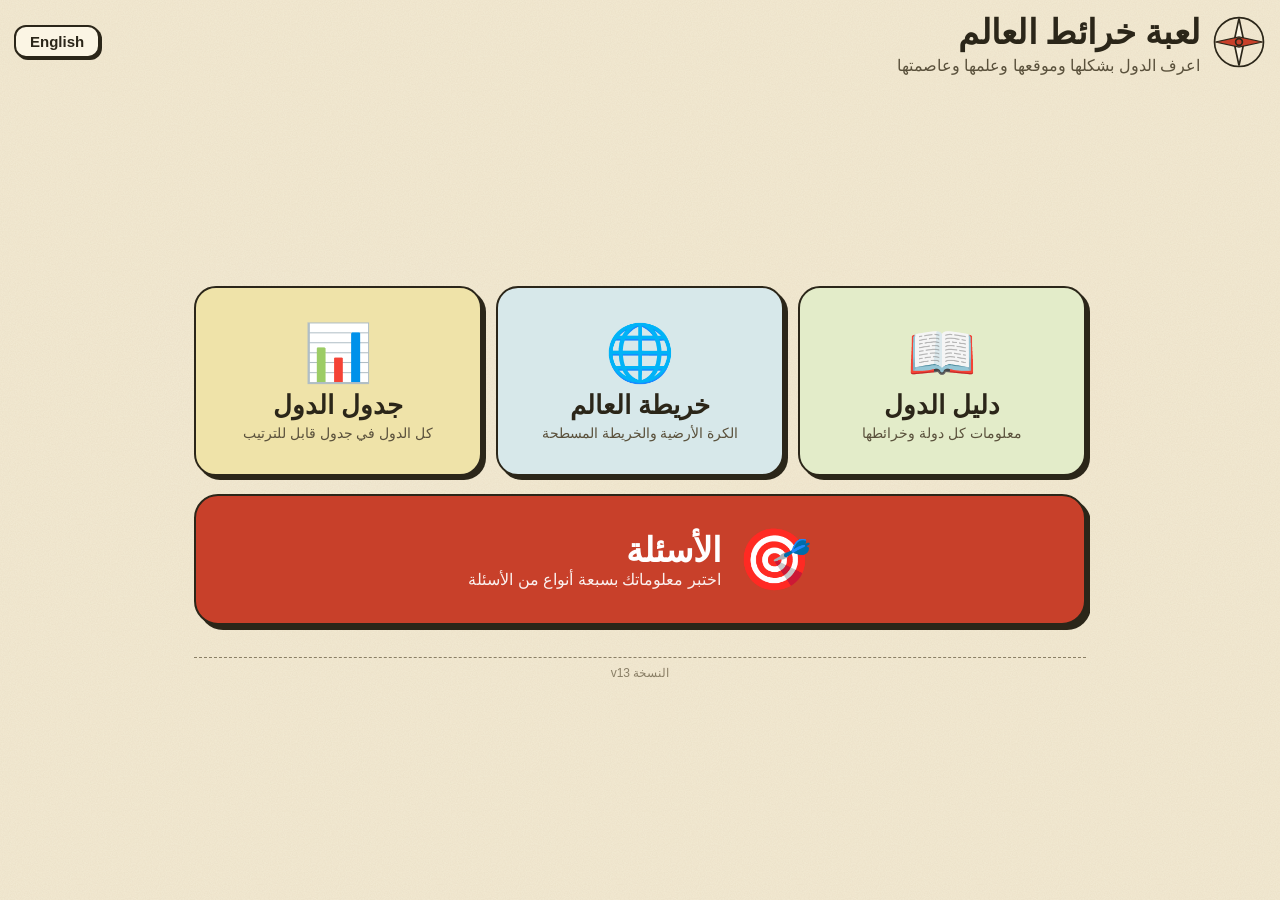
==== commit 91cb46ef: "Add files via upload" ====
--- a/index.html
+++ b/index.html
@@ -1 +1 @@
-<!doctype html><html lang="ar" dir="rtl"><head><meta charset="utf-8"><meta name="viewport" content="width=device-width,initial-scale=1,viewport-fit=cover"><meta name="apple-mobile-web-app-capable" content="yes"><meta name="apple-mobile-web-app-title" content="خرائط"><meta name="apple-mobile-web-app-status-bar-style" content="default"><link rel="apple-touch-icon" href="icon.png"><meta name="theme-color" content="#f3ead3"><link rel="manifest" href="manifest.json"><title>لعبة خرائط العالم</title><link rel="stylesheet" href="style.css"></head><body><div id="app">جاري التحميل...</div><script src="d3.min.js"></script><script src="topojson-client.min.js"></script><script src="app.js"></script></body></html>+<!doctype html><html lang="ar" dir="rtl"><head><meta charset="utf-8"><meta name="viewport" content="width=device-width,initial-scale=1,minimum-scale=1,viewport-fit=cover"><meta name="apple-mobile-web-app-capable" content="yes"><meta name="apple-mobile-web-app-title" content="خرائط"><meta name="apple-mobile-web-app-status-bar-style" content="default"><link rel="apple-touch-icon" href="icon.png"><meta name="theme-color" content="#f3ead3"><link rel="manifest" href="manifest.json"><title>لعبة خرائط العالم</title><link rel="stylesheet" href="style.css"></head><body><div id="app">جاري التحميل...</div><script src="d3.min.js"></script><script src="topojson-client.min.js"></script><script src="app.js"></script></body></html>
--- a/style.css
+++ b/style.css
@@ -108,19 +108,16 @@
 .map{width:100%;height:100%;flex:1;touch-action:none;border:2px solid var(--ink);border-radius:18px;background:linear-gradient(var(--sea1),var(--sea2) 60%,var(--sea3))}
 .map.shp{background:var(--paper2)}
 .c0{fill:#f8e6c6}.c1{fill:#efe4b4}.c2{fill:#d9e7c6}.c3{fill:#f4d9b9}.c4{fill:#f1d6cc}.c5{fill:#e7ddc7}.c6{fill:#e3d9ea}
-.map .l{stroke:#4a4636;stroke-width:var(--bw,.8px);stroke-linejoin:round;vector-effect:non-scaling-stroke}
-.map .l.t,.map .l.sel,.map .l.good,.map .l.bad{stroke:#fff;stroke-width:1.5px;paint-order:stroke;stroke-linejoin:round}
+.map .l{stroke:#4a4636;stroke-opacity:.62;stroke-width:var(--bw,.6px);stroke-linejoin:round;vector-effect:non-scaling-stroke}
+.map .l.t,.map .l.sel,.map .l.good,.map .l.bad{stroke:#fff;stroke-opacity:1;stroke-width:1px;paint-order:stroke;stroke-linejoin:round}
 .map .l.t{fill:var(--red)}.map .l.sel{fill:var(--blue)}.map .l.good{fill:var(--ok)}.map .l.bad{fill:var(--bad)}
-.map .so{fill:none;stroke:#2a2415;stroke-width:.9px;stroke-linejoin:round;vector-effect:non-scaling-stroke;pointer-events:none}
+.map .so{fill:none;stroke:#2a2415;stroke-width:.7px;stroke-linejoin:round;vector-effect:non-scaling-stroke;pointer-events:none}
 .map .sog{pointer-events:none}
 .map .t2{fill:#2f6f57;stroke:#1c3d31;stroke-width:1.6;vector-effect:non-scaling-stroke;stroke-linejoin:round}
-.map .coast{fill:none;stroke:#fff;stroke-width:var(--cw,5px);stroke-opacity:.5;stroke-linejoin:round;vector-effect:non-scaling-stroke;pointer-events:none}
+.map .coast{fill:none;stroke:#fff;stroke-width:var(--cw,2px);stroke-opacity:.4;stroke-linejoin:round;vector-effect:non-scaling-stroke;pointer-events:none}
 .map .sl{pointer-events:none}.map .sl path{fill:none;vector-effect:non-scaling-stroke;stroke-dasharray:7 5;stroke-linecap:round}
 .map .sl .eq{stroke:#d2452c;stroke-width:1.5px;stroke-opacity:.7}.map .sl .tr{stroke:#e6906f;stroke-width:1.1px;stroke-opacity:.7}.map .sl .gw{stroke:#1f4f8a;stroke-width:1.5px;stroke-opacity:.65}
-.map .sn{pointer-events:none;fill:#4d7684;fill-opacity:.82;text-anchor:middle;font-style:italic;font-weight:600;paint-order:stroke;stroke:#fff;stroke-opacity:.55;stroke-width:2.5px;direction:ltr;unicode-bidi:plaintext;font-family:-apple-system,"Geeza Pro","Segoe UI",sans-serif}
-.map .sn1{font-size:15px;font-weight:700}.map .sn2{font-size:12px}.map .sn3{font-size:10.5px}.map .sn4{font-size:10px}
-[lang=ar] .map .sn1{font-size:17px}[lang=en] .map .sn1{letter-spacing:4px;text-transform:uppercase}[lang=en] .map .sn{font-style:italic}[lang=ar] .map .sn{font-style:normal}
-.map .cn .cl{cursor:pointer}.map .cl rect{fill:rgba(251,245,228,.9);stroke:var(--ink2);stroke-width:1px;vector-effect:non-scaling-stroke}.map .cl text{fill:var(--ink);font-size:11px;font-weight:600;direction:ltr;unicode-bidi:plaintext;text-anchor:start;font-family:-apple-system,"Geeza Pro","Segoe UI",sans-serif}.map .cl image{pointer-events:none}
+.map .cn .cl{cursor:pointer}.map .cl rect{fill:rgba(251,245,228,.9);stroke:var(--ink2);stroke-width:1px;vector-effect:non-scaling-stroke}.map .cl text{fill:var(--ink);font-size:13px;font-weight:600;direction:ltr;unicode-bidi:plaintext;text-anchor:start;font-family:-apple-system,"Geeza Pro","Segoe UI",sans-serif}.map .cl image{pointer-events:none}
 .map .ring{fill:none;stroke:var(--red);stroke-width:7px;stroke-linejoin:round;vector-effect:non-scaling-stroke;pointer-events:none}
 .map .fr{fill:none;stroke:var(--red);stroke-width:3.5px;vector-effect:non-scaling-stroke;pointer-events:none}.map .fr.good{stroke:var(--ok)}.map .fr.bad{stroke:var(--bad)}
 .map .mk{fill:none;stroke:#d2691e;stroke-width:6px;stroke-dasharray:11 6;stroke-linecap:round;stroke-linejoin:round;vector-effect:non-scaling-stroke;pointer-events:none}
@@ -135,7 +132,7 @@
 .map .sphere{display:none;pointer-events:none}
 .map.globe{background:radial-gradient(circle at 50% 45%,var(--paper2),var(--paper3))}
 .map.globe .sphere{display:block;fill:url(#sph);stroke:var(--ink);stroke-width:1.5px;vector-effect:non-scaling-stroke}
-.map.globe .l{stroke-width:calc(var(--bw,.8px)*.9)}.map.globe .coast{display:none}
+.map.globe .l{stroke-width:calc(var(--bw,.6px)*.9)}.map.globe .coast{display:none}
 .map.live{cursor:grab}
 .mt{position:absolute;top:8px;inset-inline-start:8px;display:flex;flex-direction:column;gap:6px}.mt button{padding:2px 11px;font-size:22px;border-radius:12px;box-shadow:2px 2px 0 var(--ink)}
 .dg .dmap{min-height:46vh;display:flex}.dg .dmap .mapbox{flex:1;min-height:46vh}.dg .dshape{display:flex;min-height:46vh}.dg .dshape svg{width:100%;height:100%}
@@ -170,7 +167,7 @@
 .ct td img{width:40px;height:auto;max-height:32px;object-fit:cover;border:1px solid var(--ink2);border-radius:3px;display:block}
 .ct td.c-area,.ct td.c-pop{font-variant-numeric:tabular-nums;white-space:nowrap}.ct td.c-code .cd{font-weight:700;letter-spacing:.5px;white-space:nowrap;direction:ltr;display:inline-block}
 .ct tbody tr:nth-child(even){background:#f6efd9}
-.ct td:first-child,.ct th:first-child{position:sticky;inset-inline-start:0;z-index:2;background:inherit}.ct td:first-child{background:var(--paper2)}.ct tbody tr:nth-child(even) td:first-child{background:#f6efd9}.ct th:first-child{z-index:4;background:var(--ink)}
+
 .none{text-align:center;padding:20px}
 @media(max-width:600px){.tbar .qt{display:none}.tbar button{padding:8px 10px}}
 
@@ -195,3 +192,61 @@
 @media(max-width:500px){aside{max-height:none;overflow:visible}.chips button{padding:5px 9px;font-size:14px}.modes button{font-size:15px}.modes button i{font-size:26px}}
 /* table: the frame never moves, only the data scrolls inside it */
 .tbw{overscroll-behavior:none;touch-action:pan-x pan-y;position:relative}
+
+/* ---- v11: atlas-style water names, fonts shipped with the app ---- */
+@font-face{font-family:AtlasAr;font-weight:400;src:url(fonts/amiri-arabic-400-normal.woff2) format("woff2");font-display:swap}
+@font-face{font-family:AtlasAr;font-weight:700;src:url(fonts/amiri-arabic-700-normal.woff2) format("woff2");font-display:swap}
+@font-face{font-family:AtlasLa;font-style:italic;font-weight:400;src:url(fonts/amiri-latin-400-italic.woff2) format("woff2");font-display:swap}
+@font-face{font-family:AtlasLa;font-style:italic;font-weight:700;src:url(fonts/amiri-latin-700-italic.woff2) format("woff2");font-display:swap}
+.map text.sn{pointer-events:none;fill:#173f66;fill-opacity:.92;text-anchor:middle;paint-order:stroke;stroke:#fff;stroke-opacity:.45;stroke-width:2px;stroke-linejoin:round;direction:ltr;unicode-bidi:plaintext;font-family:AtlasLa,AtlasAr,Georgia,serif;font-style:italic;font-weight:400}
+.map text.sn1{font-weight:700}
+[lang=ar] .map text.sn{font-family:AtlasAr,"Geeza Pro",serif;font-style:normal}
+[lang=ar] .map text.sn1,[lang=ar] .map text.sn2{font-weight:700}
+[lang=en] .map text.sn1{letter-spacing:.35em;text-transform:uppercase}
+.map .cl text{fill:#2b2118;font-weight:700}
+.mt button .nlv,.seg button .nlv{display:block;font-style:normal;font-size:9px;line-height:6px;height:6px;letter-spacing:1px;color:var(--ink)}
+.seg button#nmb,.mt button#nmb{line-height:1}
+
+/* ---- v11: countries table - frozen name/flag/capital, tight columns ---- */
+.ct{--w1:112px;--w2:56px;--w3:104px;table-layout:auto;width:100%;min-width:760px}
+.ct td:nth-child(-n+3),.ct th:nth-child(-n+3){position:sticky;z-index:2}
+.ct td:nth-child(1),.ct th:nth-child(1){inset-inline-start:0;width:var(--w1);min-width:var(--w1);max-width:var(--w1)}
+.ct td:nth-child(2),.ct th:nth-child(2){inset-inline-start:var(--w1);width:var(--w2);min-width:var(--w2);max-width:var(--w2)}
+.ct td:nth-child(3),.ct th:nth-child(3){inset-inline-start:calc(var(--w1) + var(--w2));width:var(--w3);min-width:var(--w3);max-width:var(--w3)}
+.ct td:nth-child(-n+3){background:var(--paper2)}.ct tbody tr:nth-child(even) td:nth-child(-n+3){background:#f6efd9}
+.ct th:nth-child(-n+3){z-index:5;background:var(--ink)}
+.ct td:nth-child(3),.ct th:nth-child(3){box-shadow:inset -1px 0 0 var(--mut)}[dir=rtl] .ct td:nth-child(3),[dir=rtl] .ct th:nth-child(3){box-shadow:inset 1px 0 0 var(--mut)}
+.ct td:nth-child(1) b,.ct td:nth-child(3) b{overflow-wrap:anywhere}
+.ct td.c-code,.ct th:nth-child(4){width:1%;white-space:nowrap}
+.ct td.c-code .cd{font-weight:600;letter-spacing:0;display:block;line-height:1.25;font-size:13px}.ct td.c-code .cd small{display:block;font-size:11px;font-weight:400;color:var(--mut)}
+.ct td.c-co,.ct th:nth-child(6),.ct td.c-area,.ct th:nth-child(7),.ct td.c-pop,.ct th:nth-child(8){width:1%;white-space:nowrap}
+.ct td.c-cur{min-width:150px}
+@media(max-width:600px){.ct{--w1:92px;--w2:48px;--w3:0px;min-width:700px}
+ .ct td:nth-child(3),.ct th:nth-child(3){position:static;width:auto;min-width:92px;max-width:none;box-shadow:none;background:inherit}
+ .ct td:nth-child(2),.ct th:nth-child(2){box-shadow:inset -1px 0 0 var(--mut)}[dir=rtl] .ct td:nth-child(2),[dir=rtl] .ct th:nth-child(2){box-shadow:inset 1px 0 0 var(--mut)}
+ .ct td img{width:34px}}
+/* ---- v11: results page fits the screen ---- */
+.res{overflow-x:hidden;box-sizing:border-box;max-width:100vw}
+.res table.rt{table-layout:fixed;width:100%;max-width:760px}
+.rt col.c1{width:28px}.rt col.c2{width:40px}.rt col.c3{width:54px}
+.res .rt td,.res .rt th{padding:6px 4px;overflow-wrap:anywhere;word-break:break-word;vertical-align:middle}
+.rt td:nth-child(n+4),.rt th:nth-child(n+4){text-align:start}.rt small{display:block;color:var(--mut);font-size:12px}.rt small.pt{color:var(--ink2);font-size:11px}
+.rt .ca{display:block;font-weight:700;color:var(--ink);font-size:inherit}.rt .yr.ok{color:#2c6a2c;font-weight:600}.rt .yr.no{color:#a3281a;font-weight:600}
+.res img{width:100%;max-width:48px}
+@media(max-width:500px){.sums{grid-template-columns:1fr 1fr;padding:0 6px}.res h1{font-size:22px}}
+
+.map .cl rect{fill:rgba(251,245,228,.94)}.map .cl image{filter:drop-shadow(0 0 .6px rgba(0,0,0,.5))}
+
+/* wrong answer: show the country that was typed */
+.fb .wrg{display:flex;flex-direction:column;align-items:center;gap:2px;margin-top:8px;padding:8px 12px;border:2px dashed var(--bad);border-radius:12px;background:rgba(196,70,50,.07)}
+.fb .wrg .wf{width:min(92px,24vw);border:1.5px solid var(--ink);border-radius:4px}.fb .wrg b{font-size:18px}.fb .wrg small{font-size:13px;color:var(--ink2)}
+.rt img.fs{display:block;width:34px;max-width:34px;margin:0 0 3px;border:1px solid var(--ink2);border-radius:2px}
+
+svg{overflow:hidden}
+
+/* ---- v13: table headers (no arrows; sorted column coloured), tighter spacing, transparent flags ---- */
+.ct th{padding:8px 6px;line-height:1.15}.ct th small{display:block;font-size:10px;font-weight:400;opacity:.7}
+.ct th.on{color:#ffd27a}.ct td{padding-inline:6px}
+@media(max-width:600px){.ct th:nth-child(3){background:var(--ink)}}
+img[src$="/np.svg"]{background:#fff}
+.tinfo.cc{margin:2px 4px 8px;font-weight:700;color:var(--ink2)}
